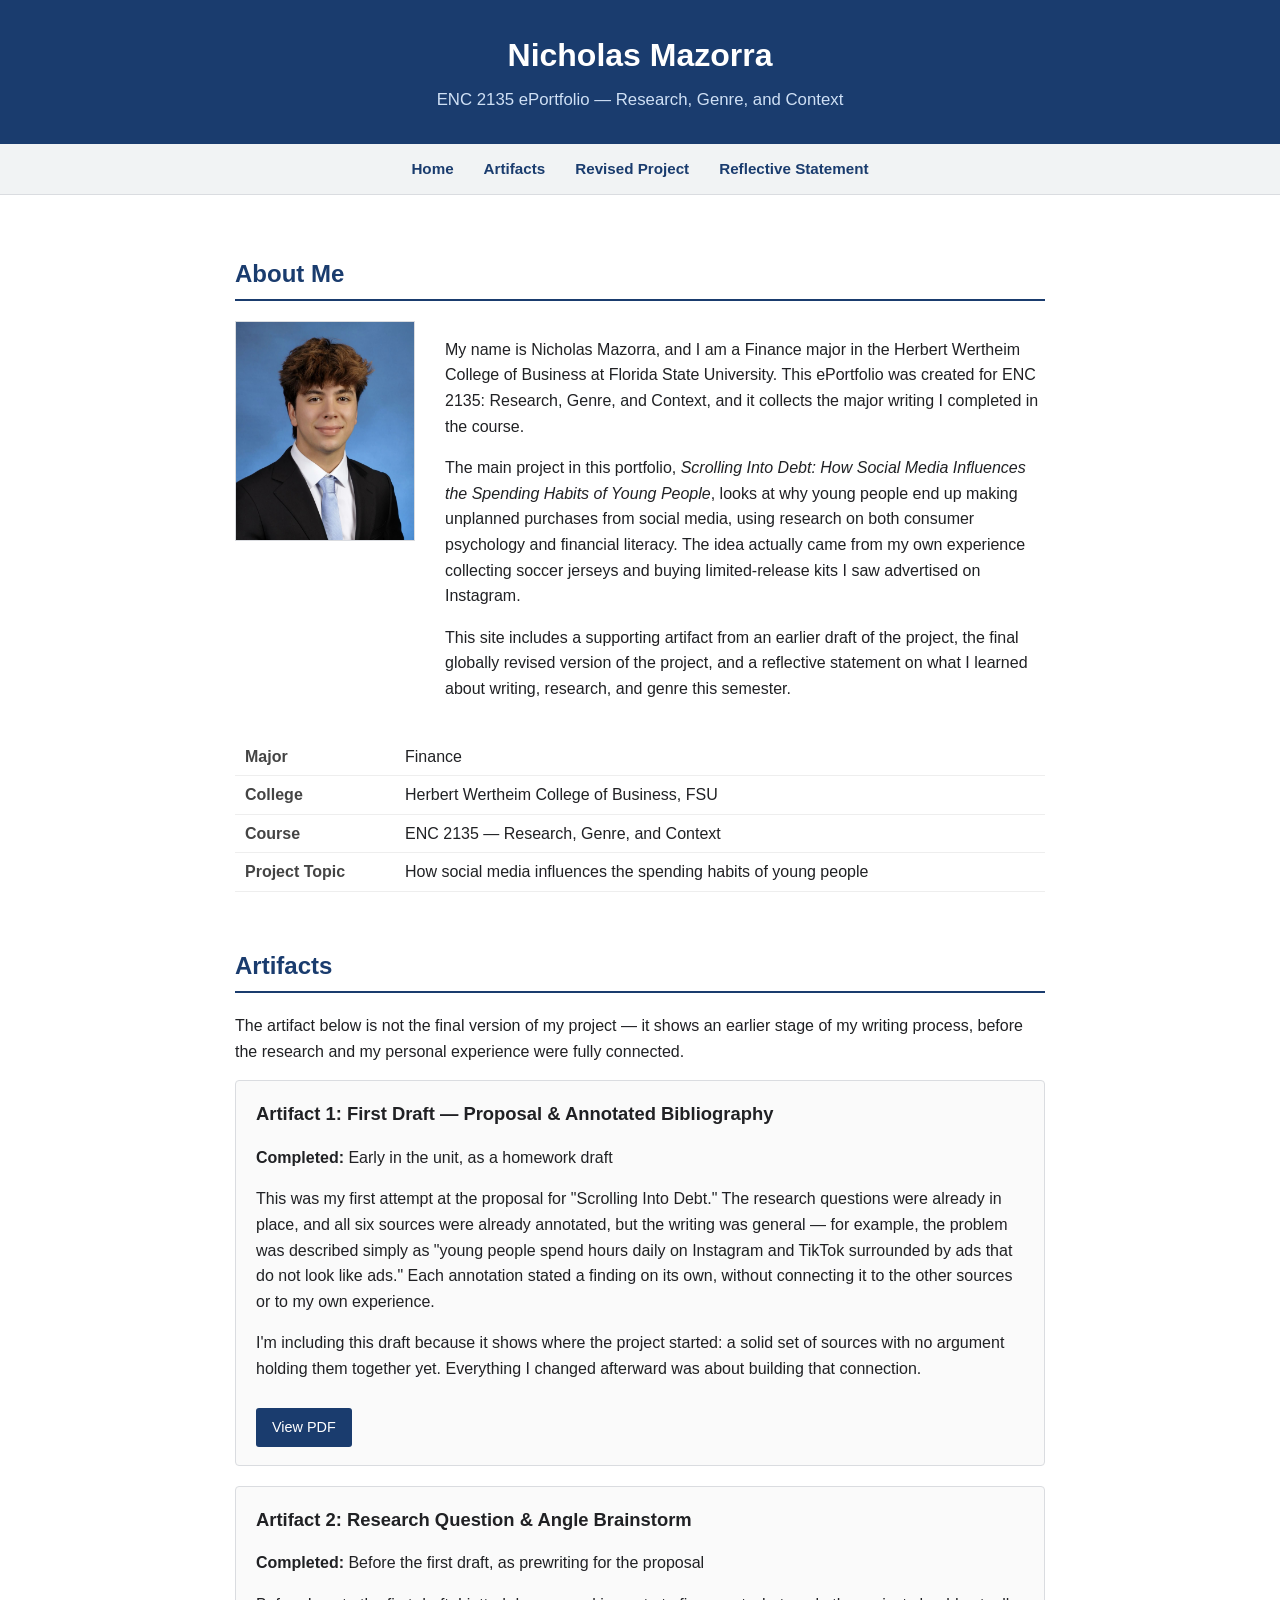
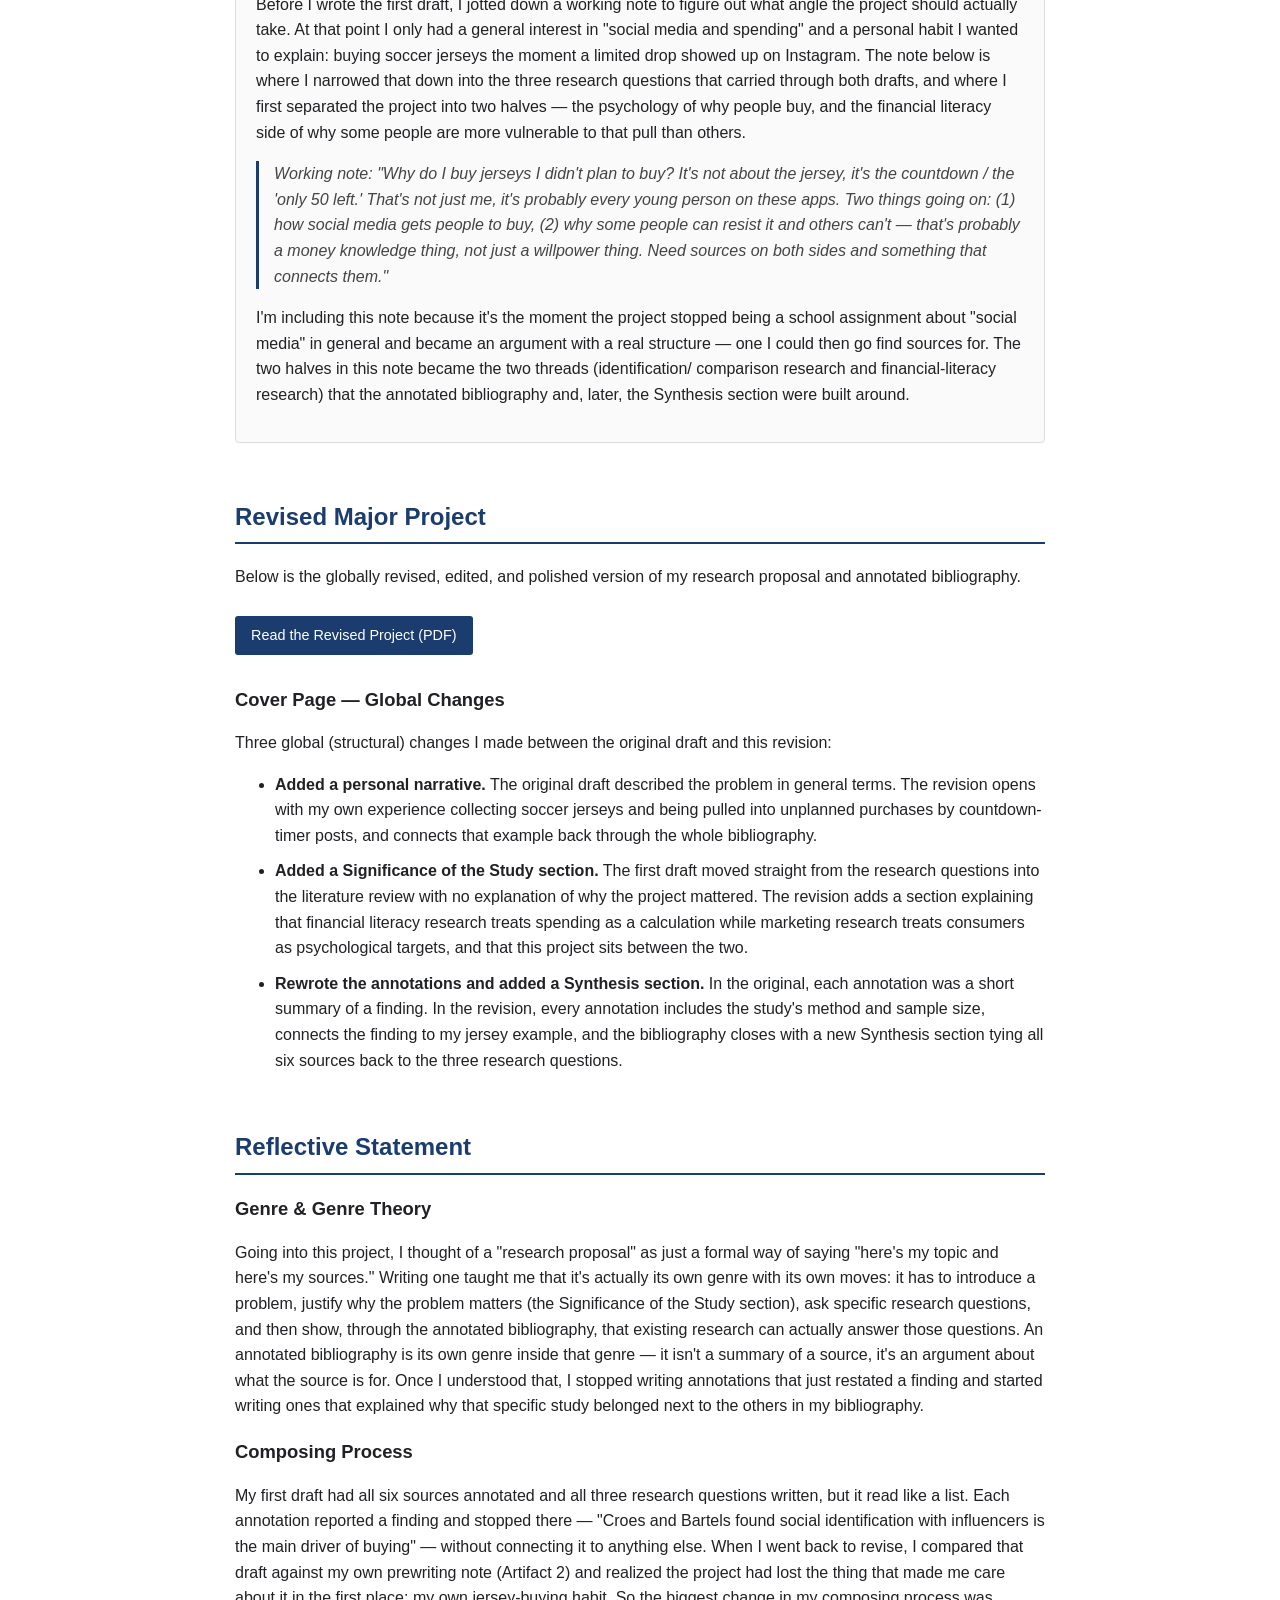
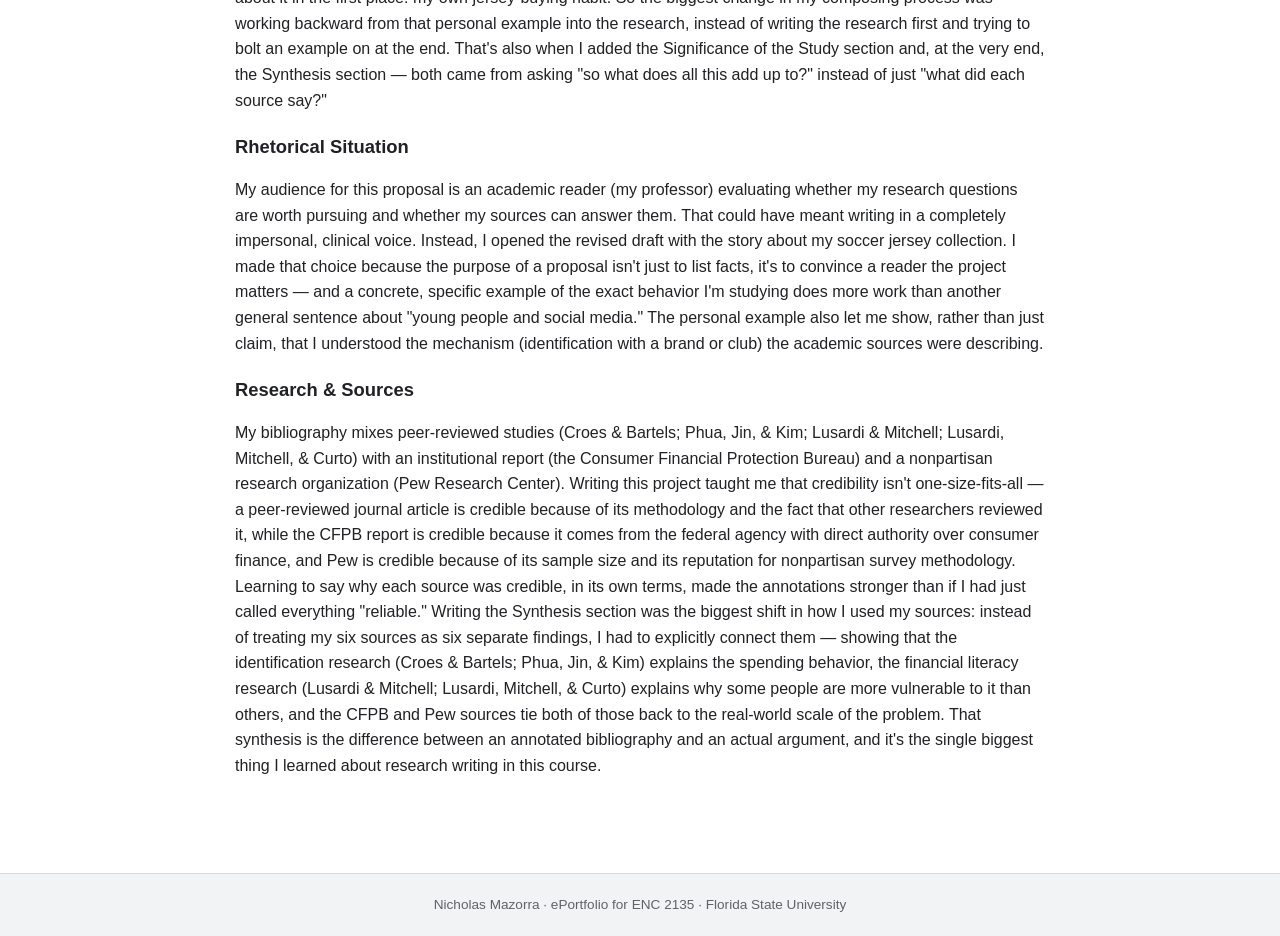
==== index.html @ 845f9162 "nico" ====
<!DOCTYPE html>
<html lang="en">
<head>
<meta charset="UTF-8">
<meta name="viewport" content="width=device-width, initial-scale=1.0">
<title>Nicholas Mazorra — ENC 2135 ePortfolio</title>
<style>
  * { box-sizing: border-box; }
  body {
    margin: 0;
    font-family: Arial, Helvetica, sans-serif;
    color: #202124;
    background: #ffffff;
    line-height: 1.6;
  }
  header.banner {
    background: #1a3c6e;
    color: #ffffff;
    padding: 30px 20px;
    text-align: center;
  }
  header.banner h1 {
    margin: 0 0 6px;
    font-size: 2rem;
    font-weight: 700;
  }
  header.banner p {
    margin: 0;
    font-size: 1.05rem;
    color: #cfe0f5;
  }
  nav {
    background: #f1f3f4;
    border-bottom: 1px solid #dadce0;
  }
  nav ul {
    list-style: none;
    display: flex;
    justify-content: center;
    gap: 30px;
    margin: 0;
    padding: 12px 10px;
    flex-wrap: wrap;
  }
  nav a {
    color: #1a3c6e;
    text-decoration: none;
    font-weight: bold;
    font-size: 0.95rem;
  }
  nav a:hover { text-decoration: underline; }

  .container {
    max-width: 850px;
    margin: 0 auto;
    padding: 40px 20px;
  }
  section {
    margin-bottom: 55px;
  }
  h2 {
    color: #1a3c6e;
    border-bottom: 2px solid #1a3c6e;
    padding-bottom: 6px;
    font-size: 1.5rem;
  }
  h3 {
    color: #202124;
    font-size: 1.15rem;
    margin-bottom: 4px;
  }
  .about-flex {
    display: flex;
    gap: 30px;
    align-items: flex-start;
    flex-wrap: wrap;
  }
  .about-flex img {
    width: 180px;
    height: 220px;
    object-fit: cover;
    border: 1px solid #dadce0;
    flex-shrink: 0;
  }
  .about-flex .text { flex: 1; min-width: 250px; }

  .fact-table {
    width: 100%;
    border-collapse: collapse;
    margin-top: 20px;
  }
  .fact-table td {
    padding: 6px 10px;
    border-bottom: 1px solid #eee;
    vertical-align: top;
  }
  .fact-table td:first-child {
    font-weight: bold;
    width: 160px;
    color: #444;
  }

  .artifact-box {
    border: 1px solid #dadce0;
    border-radius: 4px;
    padding: 18px 20px;
    margin-bottom: 20px;
    background: #fafafa;
  }
  .artifact-box h3 { margin-top: 0; }

  .btn {
    display: inline-block;
    margin-top: 10px;
    padding: 8px 16px;
    background: #1a3c6e;
    color: #fff;
    text-decoration: none;
    border-radius: 3px;
    font-size: 0.9rem;
  }
  .btn:hover { background: #143054; }

  .note {
    background: #fff8e1;
    border: 1px solid #ffe082;
    padding: 10px 14px;
    font-size: 0.9rem;
    color: #6b5900;
    margin: 12px 0;
  }

  ul.changes li { margin-bottom: 10px; }

  blockquote {
    border-left: 3px solid #1a3c6e;
    margin: 15px 0;
    padding-left: 15px;
    color: #444;
    font-style: italic;
  }

  footer {
    background: #f1f3f4;
    text-align: center;
    padding: 20px;
    font-size: 0.85rem;
    color: #5f6368;
    border-top: 1px solid #dadce0;
  }

  @media (max-width: 600px) {
    .about-flex { flex-direction: column; align-items: center; text-align: center; }
    nav ul { gap: 16px; }
  }
</style>
</head>
<body>

<header class="banner">
  <h1>Nicholas Mazorra</h1>
  <p>ENC 2135 ePortfolio — Research, Genre, and Context</p>
</header>

<nav>
  <ul>
    <li><a href="#home">Home</a></li>
    <li><a href="#artifacts">Artifacts</a></li>
    <li><a href="#project">Revised Project</a></li>
    <li><a href="#reflection">Reflective Statement</a></li>
  </ul>
</nav>

<div class="container">

  <section id="home">
    <h2>About Me</h2>
    <div class="about-flex">
      <img src="nico-photo.png" alt="Photo of Nicholas Mazorra">
      <div class="text">
        <p>My name is Nicholas Mazorra, and I am a Finance major in the Herbert
          Wertheim College of Business at Florida State University. This
          ePortfolio was created for ENC 2135: Research, Genre, and Context,
          and it collects the major writing I completed in the course.</p>
        <p>The main project in this portfolio, <em>Scrolling Into Debt: How
          Social Media Influences the Spending Habits of Young People</em>,
          looks at why young people end up making unplanned purchases from
          social media, using research on both consumer psychology and
          financial literacy. The idea actually came from my own experience
          collecting soccer jerseys and buying limited-release kits I saw
          advertised on Instagram.</p>
        <p>This site includes a supporting artifact from an earlier draft of
          the project, the final globally revised version of the project, and
          a reflective statement on what I learned about writing, research,
          and genre this semester.</p>
      </div>
    </div>

    <table class="fact-table">
      <tr><td>Major</td><td>Finance</td></tr>
      <tr><td>College</td><td>Herbert Wertheim College of Business, FSU</td></tr>
      <tr><td>Course</td><td>ENC 2135 — Research, Genre, and Context</td></tr>
      <tr><td>Project Topic</td><td>How social media influences the spending habits of young people</td></tr>
    </table>
  </section>

  <section id="artifacts">
    <h2>Artifacts</h2>
    <p>The artifact below is not the final version of my project — it shows an
      earlier stage of my writing process, before the research and my personal
      experience were fully connected.</p>

    <div class="artifact-box">
      <h3>Artifact 1: First Draft — Proposal &amp; Annotated Bibliography</h3>
      <p><strong>Completed:</strong> Early in the unit, as a homework draft</p>
      <p>This was my first attempt at the proposal for "Scrolling Into Debt."
        The research questions were already in place, and all six sources were
        already annotated, but the writing was general — for example, the
        problem was described simply as "young people spend hours daily on
        Instagram and TikTok surrounded by ads that do not look like ads."
        Each annotation stated a finding on its own, without connecting it to
        the other sources or to my own experience.</p>
      <p>I'm including this draft because it shows where the project started:
        a solid set of sources with no argument holding them together yet.
        Everything I changed afterward was about building that connection.</p>
      <a class="btn" href="Draft_1.pdf" target="_blank">View PDF</a>
    </div>

    <div class="artifact-box">
      <h3>Artifact 2: Research Question &amp; Angle Brainstorm</h3>
      <p><strong>Completed:</strong> Before the first draft, as prewriting for the proposal</p>
      <p>Before I wrote the first draft, I jotted down a working note to figure
        out what angle the project should actually take. At that point I only
        had a general interest in "social media and spending" and a personal
        habit I wanted to explain: buying soccer jerseys the moment a limited
        drop showed up on Instagram. The note below is where I narrowed that
        down into the three research questions that carried through both
        drafts, and where I first separated the project into two halves — the
        psychology of why people buy, and the financial literacy side of why
        some people are more vulnerable to that pull than others.</p>
      <blockquote>
        Working note: "Why do I buy jerseys I didn't plan to buy? It's not
        about the jersey, it's the countdown / the 'only 50 left.' That's not
        just me, it's probably every young person on these apps. Two things
        going on: (1) how social media gets people to buy, (2) why some
        people can resist it and others can't — that's probably a money
        knowledge thing, not just a willpower thing. Need sources on both
        sides and something that connects them."
      </blockquote>
      <p>I'm including this note because it's the moment the project stopped
        being a school assignment about "social media" in general and became
        an argument with a real structure — one I could then go find sources
        for. The two halves in this note became the two threads (identification/
        comparison research and financial-literacy research) that the annotated
        bibliography and, later, the Synthesis section were built around.</p>
    </div>
  </section>

  <section id="project">
    <h2>Revised Major Project</h2>
    <p>Below is the globally revised, edited, and polished version of my
      research proposal and annotated bibliography.</p>
    <a class="btn" href="Draft_2_Revised.pdf" target="_blank">Read the Revised Project (PDF)</a>

    <h3 style="margin-top:30px;">Cover Page — Global Changes</h3>
    <p>Three global (structural) changes I made between the original draft and
      this revision:</p>
    <ul class="changes">
      <li><strong>Added a personal narrative.</strong> The original draft
        described the problem in general terms. The revision opens with my
        own experience collecting soccer jerseys and being pulled into
        unplanned purchases by countdown-timer posts, and connects that
        example back through the whole bibliography.</li>
      <li><strong>Added a Significance of the Study section.</strong> The first
        draft moved straight from the research questions into the literature
        review with no explanation of why the project mattered. The revision
        adds a section explaining that financial literacy research treats
        spending as a calculation while marketing research treats consumers as
        psychological targets, and that this project sits between the two.</li>
      <li><strong>Rewrote the annotations and added a Synthesis section.</strong>
        In the original, each annotation was a short summary of a finding. In
        the revision, every annotation includes the study's method and sample
        size, connects the finding to my jersey example, and the bibliography
        closes with a new Synthesis section tying all six sources back to the
        three research questions.</li>
    </ul>
  </section>

  <section id="reflection">
    <h2>Reflective Statement</h2>

    <h3>Genre &amp; Genre Theory</h3>
    <p>Going into this project, I thought of a "research proposal" as just a
      formal way of saying "here's my topic and here's my sources." Writing
      one taught me that it's actually its own genre with its own moves: it
      has to introduce a problem, justify why the problem matters (the
      Significance of the Study section), ask specific research questions,
      and then show, through the annotated bibliography, that existing
      research can actually answer those questions. An annotated bibliography
      is its own genre inside that genre — it isn't a summary of a source,
      it's an argument about what the source is for. Once I understood that,
      I stopped writing annotations that just restated a finding and started
      writing ones that explained why that specific study belonged next to
      the others in my bibliography.</p>

    <h3>Composing Process</h3>
    <p>My first draft had all six sources annotated and all three research
      questions written, but it read like a list. Each annotation reported a
      finding and stopped there — "Croes and Bartels found social
      identification with influencers is the main driver of buying" — without
      connecting it to anything else. When I went back to revise, I compared
      that draft against my own prewriting note (Artifact 2) and realized the
      project had lost the thing that made me care about it in the first
      place: my own jersey-buying habit. So the biggest change in my
      composing process was working backward from that personal example into
      the research, instead of writing the research first and trying to bolt
      an example on at the end. That's also when I added the Significance of
      the Study section and, at the very end, the Synthesis section — both
      came from asking "so what does all this add up to?" instead of just
      "what did each source say?"</p>

    <h3>Rhetorical Situation</h3>
    <p>My audience for this proposal is an academic reader (my professor)
      evaluating whether my research questions are worth pursuing and whether
      my sources can answer them. That could have meant writing in a
      completely impersonal, clinical voice. Instead, I opened the revised
      draft with the story about my soccer jersey collection. I made that
      choice because the purpose of a proposal isn't just to list facts, it's
      to convince a reader the project matters — and a concrete, specific
      example of the exact behavior I'm studying does more work than another
      general sentence about "young people and social media." The personal
      example also let me show, rather than just claim, that I understood the
      mechanism (identification with a brand or club) the academic sources
      were describing.</p>

    <h3>Research &amp; Sources</h3>
    <p>My bibliography mixes peer-reviewed studies (Croes &amp; Bartels; Phua,
      Jin, &amp; Kim; Lusardi &amp; Mitchell; Lusardi, Mitchell, &amp; Curto)
      with an institutional report (the Consumer Financial Protection Bureau)
      and a nonpartisan research organization (Pew Research Center). Writing
      this project taught me that credibility isn't one-size-fits-all — a
      peer-reviewed journal article is credible because of its methodology
      and the fact that other researchers reviewed it, while the CFPB report
      is credible because it comes from the federal agency with direct
      authority over consumer finance, and Pew is credible because of its
      sample size and its reputation for nonpartisan survey methodology.
      Learning to say why each source was credible, in its own terms, made
      the annotations stronger than if I had just called everything
      "reliable." Writing the Synthesis section was the biggest shift in how
      I used my sources: instead of treating my six sources as six separate
      findings, I had to explicitly connect them — showing that the
      identification research (Croes &amp; Bartels; Phua, Jin, &amp; Kim)
      explains the spending behavior, the financial literacy research
      (Lusardi &amp; Mitchell; Lusardi, Mitchell, &amp; Curto) explains why
      some people are more vulnerable to it than others, and the CFPB and Pew
      sources tie both of those back to the real-world scale of the problem.
      That synthesis is the difference between an annotated bibliography and
      an actual argument, and it's the single biggest thing I learned about
      research writing in this course.</p>
  </section>

</div>

<footer>
  Nicholas Mazorra · ePortfolio for ENC 2135 · Florida State University
</footer>

</body>
</html>
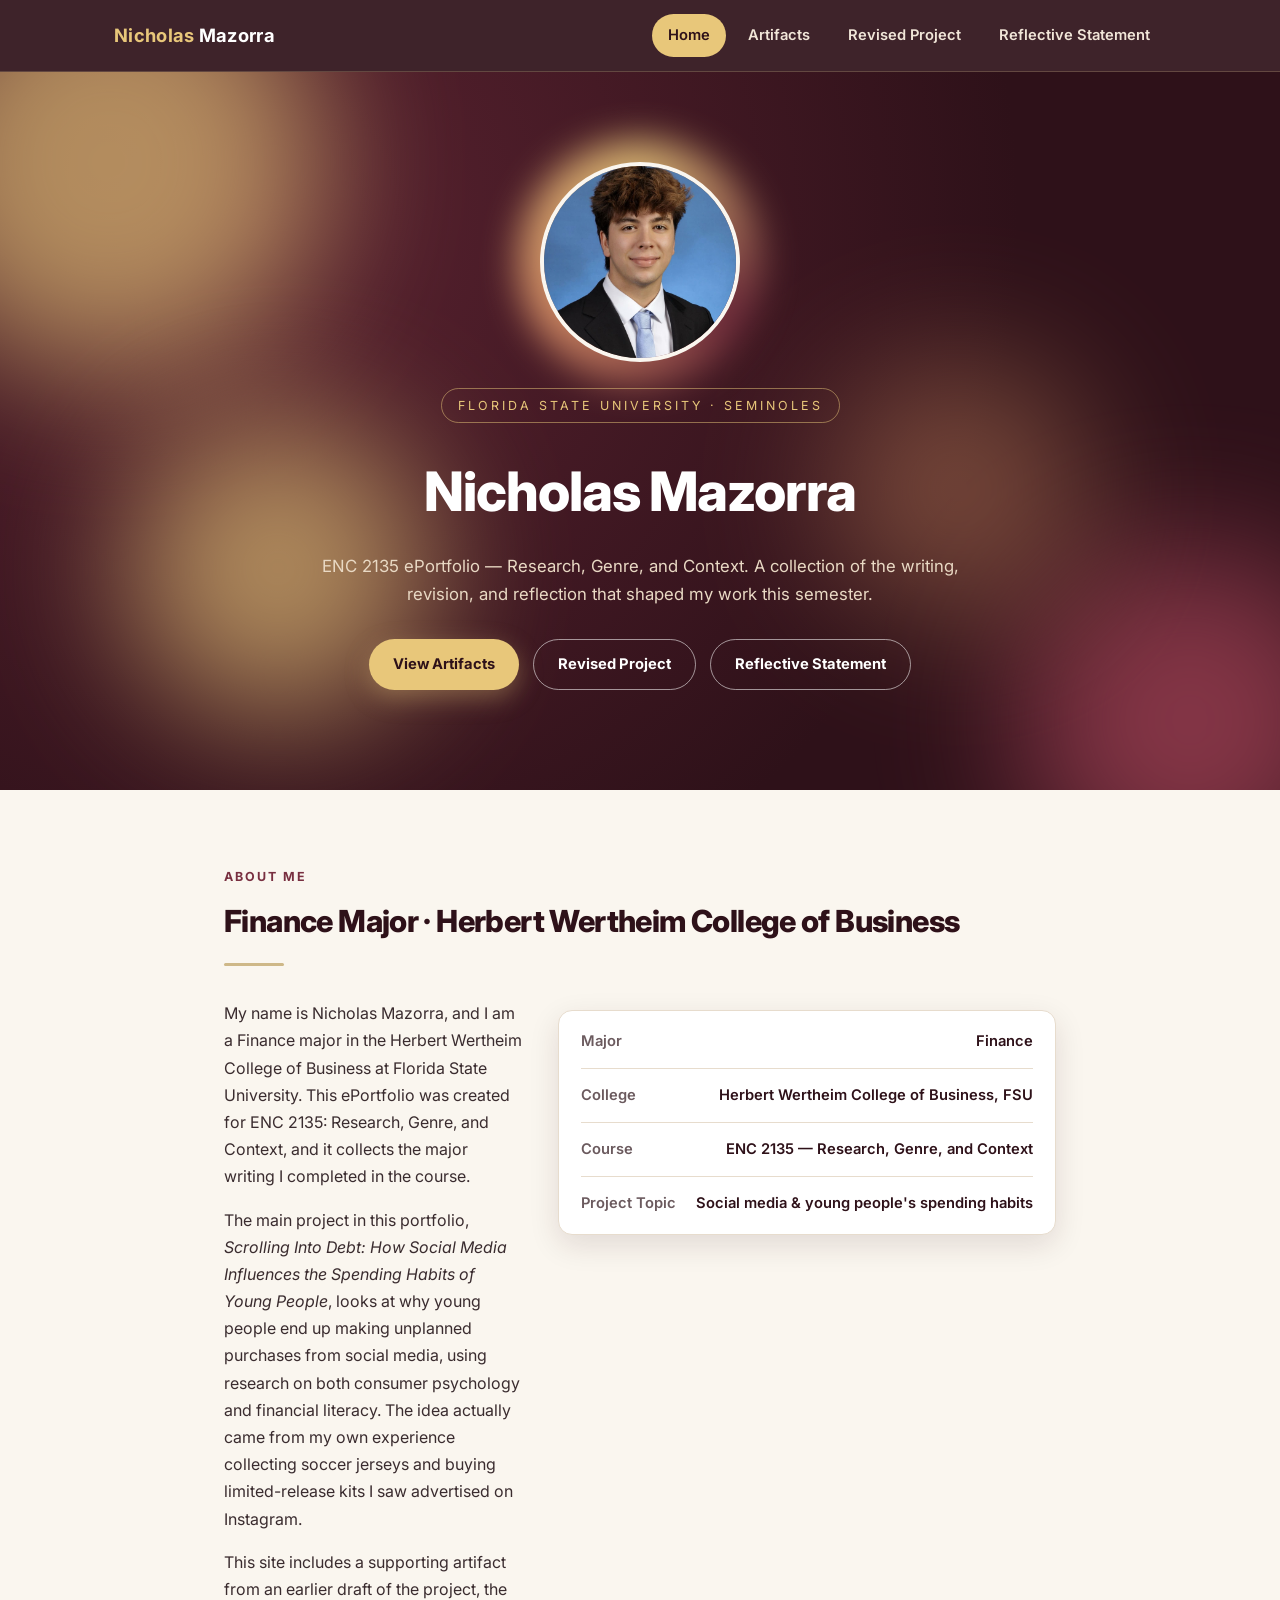
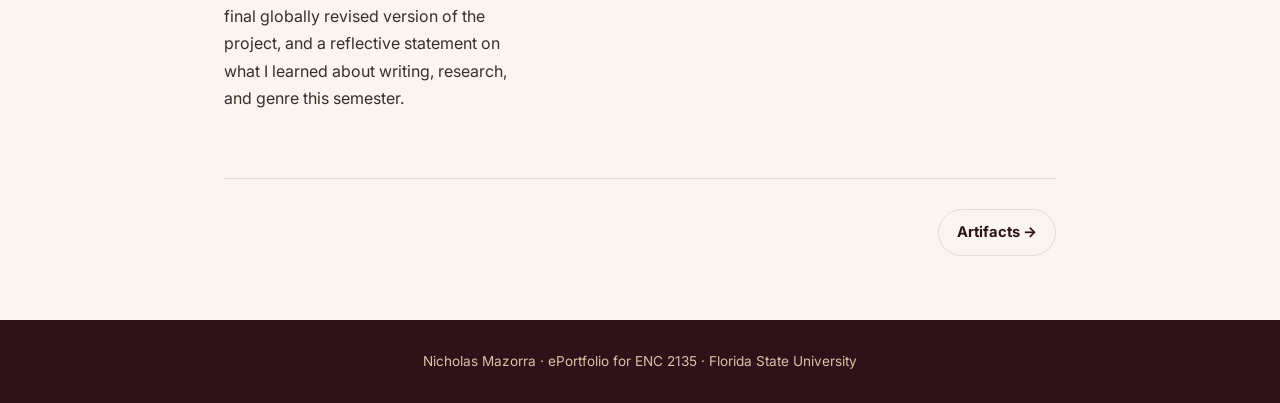
==== commit 62e447e8: "e" ====
--- a/index.html
+++ b/index.html
@@ -4,179 +4,54 @@
 <meta charset="UTF-8">
 <meta name="viewport" content="width=device-width, initial-scale=1.0">
 <title>Nicholas Mazorra — ENC 2135 ePortfolio</title>
-<style>
-  * { box-sizing: border-box; }
-  body {
-    margin: 0;
-    font-family: Arial, Helvetica, sans-serif;
-    color: #202124;
-    background: #ffffff;
-    line-height: 1.6;
-  }
-  header.banner {
-    background: #1a3c6e;
-    color: #ffffff;
-    padding: 30px 20px;
-    text-align: center;
-  }
-  header.banner h1 {
-    margin: 0 0 6px;
-    font-size: 2rem;
-    font-weight: 700;
-  }
-  header.banner p {
-    margin: 0;
-    font-size: 1.05rem;
-    color: #cfe0f5;
-  }
-  nav {
-    background: #f1f3f4;
-    border-bottom: 1px solid #dadce0;
-  }
-  nav ul {
-    list-style: none;
-    display: flex;
-    justify-content: center;
-    gap: 30px;
-    margin: 0;
-    padding: 12px 10px;
-    flex-wrap: wrap;
-  }
-  nav a {
-    color: #1a3c6e;
-    text-decoration: none;
-    font-weight: bold;
-    font-size: 0.95rem;
-  }
-  nav a:hover { text-decoration: underline; }
-
-  .container {
-    max-width: 850px;
-    margin: 0 auto;
-    padding: 40px 20px;
-  }
-  section {
-    margin-bottom: 55px;
-  }
-  h2 {
-    color: #1a3c6e;
-    border-bottom: 2px solid #1a3c6e;
-    padding-bottom: 6px;
-    font-size: 1.5rem;
-  }
-  h3 {
-    color: #202124;
-    font-size: 1.15rem;
-    margin-bottom: 4px;
-  }
-  .about-flex {
-    display: flex;
-    gap: 30px;
-    align-items: flex-start;
-    flex-wrap: wrap;
-  }
-  .about-flex img {
-    width: 180px;
-    height: 220px;
-    object-fit: cover;
-    border: 1px solid #dadce0;
-    flex-shrink: 0;
-  }
-  .about-flex .text { flex: 1; min-width: 250px; }
-
-  .fact-table {
-    width: 100%;
-    border-collapse: collapse;
-    margin-top: 20px;
-  }
-  .fact-table td {
-    padding: 6px 10px;
-    border-bottom: 1px solid #eee;
-    vertical-align: top;
-  }
-  .fact-table td:first-child {
-    font-weight: bold;
-    width: 160px;
-    color: #444;
-  }
-
-  .artifact-box {
-    border: 1px solid #dadce0;
-    border-radius: 4px;
-    padding: 18px 20px;
-    margin-bottom: 20px;
-    background: #fafafa;
-  }
-  .artifact-box h3 { margin-top: 0; }
-
-  .btn {
-    display: inline-block;
-    margin-top: 10px;
-    padding: 8px 16px;
-    background: #1a3c6e;
-    color: #fff;
-    text-decoration: none;
-    border-radius: 3px;
-    font-size: 0.9rem;
-  }
-  .btn:hover { background: #143054; }
-
-  .note {
-    background: #fff8e1;
-    border: 1px solid #ffe082;
-    padding: 10px 14px;
-    font-size: 0.9rem;
-    color: #6b5900;
-    margin: 12px 0;
-  }
-
-  ul.changes li { margin-bottom: 10px; }
-
-  blockquote {
-    border-left: 3px solid #1a3c6e;
-    margin: 15px 0;
-    padding-left: 15px;
-    color: #444;
-    font-style: italic;
-  }
-
-  footer {
-    background: #f1f3f4;
-    text-align: center;
-    padding: 20px;
-    font-size: 0.85rem;
-    color: #5f6368;
-    border-top: 1px solid #dadce0;
-  }
-
-  @media (max-width: 600px) {
-    .about-flex { flex-direction: column; align-items: center; text-align: center; }
-    nav ul { gap: 16px; }
-  }
-</style>
+<meta name="description" content="Nicholas Mazorra's ENC 2135 ePortfolio — Florida State University. Home, Artifacts, Revised Project, and Reflective Statement.">
+<link rel="stylesheet" href="style.css">
 </head>
 <body>
 
-<header class="banner">
-  <h1>Nicholas Mazorra</h1>
-  <p>ENC 2135 ePortfolio — Research, Genre, and Context</p>
+<header class="topnav">
+  <div class="nav-inner">
+    <a class="brand" href="index.html">Nicholas <span>Mazorra</span></a>
+    <button type="button" class="hamburger" aria-label="Menu"><span></span><span></span><span></span></button>
+    <nav class="links">
+      <a href="index.html" class="active">Home</a>
+      <a href="artifacts.html">Artifacts</a>
+      <a href="revision.html">Revised Project</a>
+      <a href="reflective.html">Reflective Statement</a>
+    </nav>
+  </div>
 </header>
 
-<nav>
-  <ul>
-    <li><a href="#home">Home</a></li>
-    <li><a href="#artifacts">Artifacts</a></li>
-    <li><a href="#project">Revised Project</a></li>
-    <li><a href="#reflection">Reflective Statement</a></li>
-  </ul>
-</nav>
+<section class="hero aura-bg">
+  <div class="aura-blob gold b1"></div>
+  <div class="aura-blob garnet b2"></div>
+  <div class="aura-blob blush b3"></div>
+  <div class="aura-blob gold b4"></div>
+
+  <div class="portrait-wrap">
+    <img src="nico-photo.png" alt="Photo of Nicholas Mazorra">
+  </div>
+
+  <span class="eyebrow">Florida State University · Seminoles</span>
+  <h1>Nicholas Mazorra</h1>
+  <p class="lead">ENC 2135 ePortfolio — Research, Genre, and Context. A collection of
+    the writing, revision, and reflection that shaped my work this semester.</p>
+
+  <div class="cta-row">
+    <a class="btn btn-gold" href="artifacts.html">View Artifacts</a>
+    <a class="btn btn-outline" href="revision.html">Revised Project</a>
+    <a class="btn btn-outline" href="reflective.html">Reflective Statement</a>
+  </div>
+</section>
 
 <div class="container">
 
-  <section id="home">
-    <h2>About Me</h2>
+  <section class="reveal">
+    <p class="section-tag">About Me</p>
+    <h2 class="title">Finance Major · Herbert Wertheim College of Business</h2>
+    <div class="divider"></div>
+
     <div class="about-flex">
-      <img src="nico-photo.png" alt="Photo of Nicholas Mazorra">
       <div class="text">
         <p>My name is Nicholas Mazorra, and I am a Finance major in the Herbert
           Wertheim College of Business at Florida State University. This
@@ -194,176 +69,27 @@
           a reflective statement on what I learned about writing, research,
           and genre this semester.</p>
       </div>
-    </div>
 
-    <table class="fact-table">
-      <tr><td>Major</td><td>Finance</td></tr>
-      <tr><td>College</td><td>Herbert Wertheim College of Business, FSU</td></tr>
-      <tr><td>Course</td><td>ENC 2135 — Research, Genre, and Context</td></tr>
-      <tr><td>Project Topic</td><td>How social media influences the spending habits of young people</td></tr>
-    </table>
-  </section>
-
-  <section id="artifacts">
-    <h2>Artifacts</h2>
-    <p>The artifact below is not the final version of my project — it shows an
-      earlier stage of my writing process, before the research and my personal
-      experience were fully connected.</p>
-
-    <div class="artifact-box">
-      <h3>Artifact 1: First Draft — Proposal &amp; Annotated Bibliography</h3>
-      <p><strong>Completed:</strong> Early in the unit, as a homework draft</p>
-      <p>This was my first attempt at the proposal for "Scrolling Into Debt."
-        The research questions were already in place, and all six sources were
-        already annotated, but the writing was general — for example, the
-        problem was described simply as "young people spend hours daily on
-        Instagram and TikTok surrounded by ads that do not look like ads."
-        Each annotation stated a finding on its own, without connecting it to
-        the other sources or to my own experience.</p>
-      <p>I'm including this draft because it shows where the project started:
-        a solid set of sources with no argument holding them together yet.
-        Everything I changed afterward was about building that connection.</p>
-      <a class="btn" href="Draft_1.pdf" target="_blank">View PDF</a>
-    </div>
-
-    <div class="artifact-box">
-      <h3>Artifact 2: Research Question &amp; Angle Brainstorm</h3>
-      <p><strong>Completed:</strong> Before the first draft, as prewriting for the proposal</p>
-      <p>Before I wrote the first draft, I jotted down a working note to figure
-        out what angle the project should actually take. At that point I only
-        had a general interest in "social media and spending" and a personal
-        habit I wanted to explain: buying soccer jerseys the moment a limited
-        drop showed up on Instagram. The note below is where I narrowed that
-        down into the three research questions that carried through both
-        drafts, and where I first separated the project into two halves — the
-        psychology of why people buy, and the financial literacy side of why
-        some people are more vulnerable to that pull than others.</p>
-      <blockquote>
-        Working note: "Why do I buy jerseys I didn't plan to buy? It's not
-        about the jersey, it's the countdown / the 'only 50 left.' That's not
-        just me, it's probably every young person on these apps. Two things
-        going on: (1) how social media gets people to buy, (2) why some
-        people can resist it and others can't — that's probably a money
-        knowledge thing, not just a willpower thing. Need sources on both
-        sides and something that connects them."
-      </blockquote>
-      <p>I'm including this note because it's the moment the project stopped
-        being a school assignment about "social media" in general and became
-        an argument with a real structure — one I could then go find sources
-        for. The two halves in this note became the two threads (identification/
-        comparison research and financial-literacy research) that the annotated
-        bibliography and, later, the Synthesis section were built around.</p>
+      <div class="fact-card">
+        <div class="fact"><span class="k">Major</span><span class="v">Finance</span></div>
+        <div class="fact"><span class="k">College</span><span class="v">Herbert Wertheim College of Business, FSU</span></div>
+        <div class="fact"><span class="k">Course</span><span class="v">ENC 2135 — Research, Genre, and Context</span></div>
+        <div class="fact"><span class="k">Project Topic</span><span class="v">Social media &amp; young people's spending habits</span></div>
+      </div>
     </div>
   </section>
 
-  <section id="project">
-    <h2>Revised Major Project</h2>
-    <p>Below is the globally revised, edited, and polished version of my
-      research proposal and annotated bibliography.</p>
-    <a class="btn" href="Draft_2_Revised.pdf" target="_blank">Read the Revised Project (PDF)</a>
-
-    <h3 style="margin-top:30px;">Cover Page — Global Changes</h3>
-    <p>Three global (structural) changes I made between the original draft and
-      this revision:</p>
-    <ul class="changes">
-      <li><strong>Added a personal narrative.</strong> The original draft
-        described the problem in general terms. The revision opens with my
-        own experience collecting soccer jerseys and being pulled into
-        unplanned purchases by countdown-timer posts, and connects that
-        example back through the whole bibliography.</li>
-      <li><strong>Added a Significance of the Study section.</strong> The first
-        draft moved straight from the research questions into the literature
-        review with no explanation of why the project mattered. The revision
-        adds a section explaining that financial literacy research treats
-        spending as a calculation while marketing research treats consumers as
-        psychological targets, and that this project sits between the two.</li>
-      <li><strong>Rewrote the annotations and added a Synthesis section.</strong>
-        In the original, each annotation was a short summary of a finding. In
-        the revision, every annotation includes the study's method and sample
-        size, connects the finding to my jersey example, and the bibliography
-        closes with a new Synthesis section tying all six sources back to the
-        three research questions.</li>
-    </ul>
-  </section>
-
-  <section id="reflection">
-    <h2>Reflective Statement</h2>
-
-    <h3>Genre &amp; Genre Theory</h3>
-    <p>Going into this project, I thought of a "research proposal" as just a
-      formal way of saying "here's my topic and here's my sources." Writing
-      one taught me that it's actually its own genre with its own moves: it
-      has to introduce a problem, justify why the problem matters (the
-      Significance of the Study section), ask specific research questions,
-      and then show, through the annotated bibliography, that existing
-      research can actually answer those questions. An annotated bibliography
-      is its own genre inside that genre — it isn't a summary of a source,
-      it's an argument about what the source is for. Once I understood that,
-      I stopped writing annotations that just restated a finding and started
-      writing ones that explained why that specific study belonged next to
-      the others in my bibliography.</p>
-
-    <h3>Composing Process</h3>
-    <p>My first draft had all six sources annotated and all three research
-      questions written, but it read like a list. Each annotation reported a
-      finding and stopped there — "Croes and Bartels found social
-      identification with influencers is the main driver of buying" — without
-      connecting it to anything else. When I went back to revise, I compared
-      that draft against my own prewriting note (Artifact 2) and realized the
-      project had lost the thing that made me care about it in the first
-      place: my own jersey-buying habit. So the biggest change in my
-      composing process was working backward from that personal example into
-      the research, instead of writing the research first and trying to bolt
-      an example on at the end. That's also when I added the Significance of
-      the Study section and, at the very end, the Synthesis section — both
-      came from asking "so what does all this add up to?" instead of just
-      "what did each source say?"</p>
-
-    <h3>Rhetorical Situation</h3>
-    <p>My audience for this proposal is an academic reader (my professor)
-      evaluating whether my research questions are worth pursuing and whether
-      my sources can answer them. That could have meant writing in a
-      completely impersonal, clinical voice. Instead, I opened the revised
-      draft with the story about my soccer jersey collection. I made that
-      choice because the purpose of a proposal isn't just to list facts, it's
-      to convince a reader the project matters — and a concrete, specific
-      example of the exact behavior I'm studying does more work than another
-      general sentence about "young people and social media." The personal
-      example also let me show, rather than just claim, that I understood the
-      mechanism (identification with a brand or club) the academic sources
-      were describing.</p>
-
-    <h3>Research &amp; Sources</h3>
-    <p>My bibliography mixes peer-reviewed studies (Croes &amp; Bartels; Phua,
-      Jin, &amp; Kim; Lusardi &amp; Mitchell; Lusardi, Mitchell, &amp; Curto)
-      with an institutional report (the Consumer Financial Protection Bureau)
-      and a nonpartisan research organization (Pew Research Center). Writing
-      this project taught me that credibility isn't one-size-fits-all — a
-      peer-reviewed journal article is credible because of its methodology
-      and the fact that other researchers reviewed it, while the CFPB report
-      is credible because it comes from the federal agency with direct
-      authority over consumer finance, and Pew is credible because of its
-      sample size and its reputation for nonpartisan survey methodology.
-      Learning to say why each source was credible, in its own terms, made
-      the annotations stronger than if I had just called everything
-      "reliable." Writing the Synthesis section was the biggest shift in how
-      I used my sources: instead of treating my six sources as six separate
-      findings, I had to explicitly connect them — showing that the
-      identification research (Croes &amp; Bartels; Phua, Jin, &amp; Kim)
-      explains the spending behavior, the financial literacy research
-      (Lusardi &amp; Mitchell; Lusardi, Mitchell, &amp; Curto) explains why
-      some people are more vulnerable to it than others, and the CFPB and Pew
-      sources tie both of those back to the real-world scale of the problem.
-      That synthesis is the difference between an annotated bibliography and
-      an actual argument, and it's the single biggest thing I learned about
-      research writing in this course.</p>
-  </section>
+  <div class="page-links reveal">
+    <span></span>
+    <a href="artifacts.html">Artifacts →</a>
+  </div>
 
 </div>
 
-<footer>
+<footer class="site">
   Nicholas Mazorra · ePortfolio for ENC 2135 · Florida State University
 </footer>
 
+<script src="script.js"></script>
 </body>
-</html>+</html>
--- a/style.css
+++ b/style.css
@@ -0,0 +1,417 @@
+/* ===========================================================
+   Nicholas Mazorra — ENC 2135 ePortfolio
+   FSU Garnet & Gold theme
+=========================================================== */
+
+@import url('https://fonts.googleapis.com/css2?family=Inter:wght@400;500;600;700;800&display=swap');
+
+:root{
+  --garnet: #782F40;
+  --garnet-dark: #4a1c28;
+  --garnet-deep: #2e1119;
+  --gold: #CEB888;
+  --gold-bright: #E8C77A;
+  --cream: #faf6ef;
+  --ink: #24181b;
+  --muted: #6b5a5e;
+  --card: #ffffff;
+  --line: #e7dccd;
+  --shadow: 0 10px 30px rgba(46, 17, 25, 0.12);
+  --shadow-lg: 0 24px 60px rgba(46, 17, 25, 0.22);
+}
+
+*{ box-sizing: border-box; }
+html{ scroll-behavior: smooth; }
+body{
+  margin: 0;
+  font-family: -apple-system, BlinkMacSystemFont, 'Inter', 'Segoe UI', Helvetica, Arial, sans-serif;
+  color: var(--ink);
+  background: var(--cream);
+  line-height: 1.7;
+  -webkit-font-smoothing: antialiased;
+}
+h1, h2, h3, h4{
+  font-family: -apple-system, BlinkMacSystemFont, 'Inter', 'Segoe UI', Helvetica, Arial, sans-serif;
+  font-weight: 800;
+  letter-spacing: -0.02em;
+}
+a{ color: inherit; }
+img{ max-width: 100%; display: block; }
+
+/* ---------- Aura background system ---------- */
+.aura-bg{
+  position: relative;
+  overflow: hidden;
+  background: radial-gradient(circle at 20% 20%, #5a2230, var(--garnet-deep) 65%);
+}
+.aura-blob{
+  position: absolute;
+  border-radius: 50%;
+  filter: blur(70px);
+  opacity: 0.65;
+  pointer-events: none;
+  z-index: 0;
+  animation: drift 18s ease-in-out infinite alternate;
+}
+.aura-blob.gold{ background: var(--gold-bright); }
+.aura-blob.garnet{ background: #b3495f; }
+.aura-blob.blush{ background: #e39a6b; opacity: 0.4; }
+
+.aura-blob.b1{ width: 420px; height: 420px; top: -120px; left: -100px; }
+.aura-blob.b2{ width: 340px; height: 340px; bottom: -100px; right: -80px; animation-delay: 3s; }
+.aura-blob.b3{ width: 260px; height: 260px; top: 40%; right: 15%; animation-delay: 6s; }
+.aura-blob.b4{ width: 300px; height: 300px; bottom: 10%; left: 10%; animation-delay: 1.5s; }
+
+@keyframes drift{
+  0%   { transform: translate(0, 0) scale(1); }
+  50%  { transform: translate(30px, -25px) scale(1.08); }
+  100% { transform: translate(-20px, 15px) scale(0.96); }
+}
+
+@media (prefers-reduced-motion: reduce){
+  .aura-blob{ animation: none; }
+  html{ scroll-behavior: auto; }
+}
+
+/* ---------- Nav ---------- */
+header.topnav{
+  position: sticky;
+  top: 0;
+  z-index: 100;
+  background: rgba(46, 17, 25, 0.92);
+  backdrop-filter: blur(10px);
+  border-bottom: 1px solid rgba(206, 184, 136, 0.25);
+}
+.nav-inner{
+  max-width: 1100px;
+  margin: 0 auto;
+  display: flex;
+  align-items: center;
+  justify-content: space-between;
+  padding: 14px 24px;
+}
+.brand{
+  font-family: -apple-system, BlinkMacSystemFont, 'Inter', 'Segoe UI', Helvetica, Arial, sans-serif;
+  font-weight: 700;
+  font-size: 1.15rem;
+  color: var(--gold-bright);
+  text-decoration: none;
+  letter-spacing: 0.3px;
+}
+.brand span{ color: #fff; }
+
+nav.links{
+  display: flex;
+  gap: 6px;
+}
+nav.links a{
+  position: relative;
+  text-decoration: none;
+  color: #f1e6d8;
+  font-weight: 600;
+  font-size: 0.92rem;
+  padding: 9px 16px;
+  border-radius: 999px;
+  transition: color 0.2s, background 0.2s;
+}
+nav.links a:hover{ background: rgba(206, 184, 136, 0.15); color: var(--gold-bright); }
+nav.links a.active{
+  color: var(--garnet-deep);
+  background: var(--gold-bright);
+}
+
+.hamburger{
+  display: none;
+  flex-direction: column;
+  gap: 4px;
+  background: none;
+  border: none;
+  cursor: pointer;
+  padding: 6px;
+}
+.hamburger span{
+  width: 24px; height: 2px; background: var(--gold-bright); border-radius: 2px;
+}
+
+@media (max-width: 760px){
+  nav.links{
+    position: absolute;
+    top: 100%;
+    left: 0;
+    right: 0;
+    flex-direction: column;
+    background: var(--garnet-deep);
+    padding: 10px 20px 18px;
+    display: none;
+    border-bottom: 1px solid rgba(206, 184, 136, 0.25);
+  }
+  nav.links.open{ display: flex; }
+  nav.links a{ padding: 12px 10px; }
+  .hamburger{ display: flex; }
+}
+
+/* ---------- Hero (used on every page) ---------- */
+.hero{
+  padding: 90px 24px 100px;
+  text-align: center;
+  color: #fff;
+}
+.hero .eyebrow{
+  position: relative;
+  z-index: 1;
+  display: inline-block;
+  font-size: 0.78rem;
+  letter-spacing: 3px;
+  text-transform: uppercase;
+  color: var(--gold-bright);
+  border: 1px solid rgba(232, 199, 122, 0.5);
+  padding: 6px 16px;
+  border-radius: 999px;
+  margin-bottom: 22px;
+}
+.hero h1{
+  position: relative;
+  z-index: 1;
+  font-size: clamp(2.1rem, 5vw, 3.4rem);
+  margin: 0 0 14px;
+  font-weight: 800;
+}
+.hero p.lead{
+  position: relative;
+  z-index: 1;
+  max-width: 640px;
+  margin: 0 auto;
+  color: #e9d9c4;
+  font-size: 1.05rem;
+}
+
+/* ---------- Portrait with aura glow (home) ---------- */
+.portrait-wrap{
+  position: relative;
+  z-index: 1;
+  width: 200px;
+  height: 200px;
+  margin: 0 auto 26px;
+}
+.portrait-wrap::before{
+  content: "";
+  position: absolute;
+  inset: -22px;
+  border-radius: 50%;
+  background: conic-gradient(from 0deg, var(--gold-bright), var(--garnet), #e39a6b, var(--gold-bright));
+  filter: blur(18px);
+  opacity: 0.85;
+  animation: spin 10s linear infinite;
+}
+@keyframes spin{ to{ transform: rotate(360deg); } }
+.portrait-wrap img{
+  position: relative;
+  width: 100%;
+  height: 100%;
+  object-fit: cover;
+  border-radius: 50%;
+  border: 4px solid var(--cream);
+}
+
+/* ---------- CTA buttons ---------- */
+.cta-row{
+  position: relative;
+  z-index: 1;
+  display: flex;
+  gap: 14px;
+  justify-content: center;
+  flex-wrap: wrap;
+  margin-top: 30px;
+}
+.btn{
+  display: inline-flex;
+  align-items: center;
+  gap: 8px;
+  padding: 12px 24px;
+  border-radius: 999px;
+  text-decoration: none;
+  font-weight: 700;
+  font-size: 0.92rem;
+  transition: transform 0.15s, box-shadow 0.15s;
+}
+.btn:hover{ transform: translateY(-2px); }
+.btn-gold{ background: var(--gold-bright); color: var(--garnet-deep); box-shadow: 0 8px 24px rgba(232,199,122,0.35); }
+.btn-outline{ background: transparent; color: #fff; border: 1.5px solid rgba(255,255,255,0.55); }
+.btn-outline:hover{ border-color: var(--gold-bright); color: var(--gold-bright); }
+.btn-solid{ background: var(--garnet); color: #fff; box-shadow: 0 8px 24px rgba(120,47,64,0.35); }
+.btn-solid:hover{ background: var(--garnet-dark); }
+
+/* ---------- Content sections ---------- */
+.container{
+  max-width: 880px;
+  margin: 0 auto;
+  padding: 64px 24px;
+}
+.section-tag{
+  color: var(--garnet);
+  text-transform: uppercase;
+  letter-spacing: 2px;
+  font-size: 0.78rem;
+  font-weight: 700;
+  margin-bottom: 8px;
+}
+h2.title{
+  color: var(--garnet-deep);
+  font-size: 1.9rem;
+  margin: 0 0 8px;
+}
+.divider{
+  width: 60px; height: 3px;
+  background: var(--gold);
+  border-radius: 2px;
+  margin: 16px 0 34px;
+}
+
+.about-flex{
+  display: flex;
+  gap: 36px;
+  align-items: flex-start;
+  flex-wrap: wrap;
+}
+.about-flex .text{ flex: 1; min-width: 260px; }
+.about-flex .text p{ margin: 0 0 16px; color: #3a2c2f; }
+
+.fact-card{
+  background: var(--card);
+  border: 1px solid var(--line);
+  border-radius: 14px;
+  padding: 4px 22px;
+  box-shadow: var(--shadow);
+  margin-top: 10px;
+  min-width: 260px;
+}
+.fact-card .fact{
+  display: flex;
+  justify-content: space-between;
+  gap: 20px;
+  padding: 14px 0;
+  border-bottom: 1px solid var(--line);
+  font-size: 0.92rem;
+}
+.fact-card .fact:last-child{ border-bottom: none; }
+.fact-card .fact .k{ color: var(--muted); font-weight: 600; }
+.fact-card .fact .v{ text-align: right; font-weight: 600; color: var(--garnet-deep); }
+
+/* ---------- Artifact / project cards ---------- */
+.artifact-card{
+  background: var(--card);
+  border: 1px solid var(--line);
+  border-radius: 16px;
+  padding: 28px 30px;
+  margin-bottom: 26px;
+  box-shadow: var(--shadow);
+  position: relative;
+  overflow: hidden;
+}
+.artifact-card::before{
+  content: "";
+  position: absolute;
+  top: 0; left: 0;
+  width: 6px; height: 100%;
+  background: linear-gradient(var(--garnet), var(--gold-bright));
+}
+.artifact-card h3{
+  margin: 0 0 4px;
+  color: var(--garnet-deep);
+  font-size: 1.2rem;
+}
+.artifact-card .meta{
+  color: var(--muted);
+  font-size: 0.88rem;
+  font-weight: 600;
+  margin-bottom: 14px;
+}
+.artifact-card p{ color: #3a2c2f; }
+
+blockquote{
+  border-left: 3px solid var(--gold);
+  background: #fbf3e6;
+  margin: 18px 0;
+  padding: 14px 20px;
+  color: #4a3a2f;
+  font-style: italic;
+  border-radius: 0 8px 8px 0;
+}
+
+ul.changes{ padding-left: 0; list-style: none; }
+ul.changes li{
+  background: var(--card);
+  border: 1px solid var(--line);
+  border-left: 4px solid var(--garnet);
+  border-radius: 8px;
+  padding: 16px 20px;
+  margin-bottom: 14px;
+  box-shadow: var(--shadow);
+}
+ul.changes li strong{ color: var(--garnet-deep); }
+
+.reflect-block{
+  margin-bottom: 32px;
+}
+.reflect-block h3{
+  color: var(--garnet-deep);
+  font-size: 1.25rem;
+  border-bottom: 2px solid var(--gold);
+  display: inline-block;
+  padding-bottom: 4px;
+  margin-bottom: 12px;
+}
+.reflect-block p{ color: #3a2c2f; }
+
+.word-badge{
+  display: inline-block;
+  background: var(--garnet-deep);
+  color: var(--gold-bright);
+  font-size: 0.78rem;
+  font-weight: 700;
+  letter-spacing: 1px;
+  padding: 6px 14px;
+  border-radius: 999px;
+  margin-bottom: 26px;
+}
+
+/* ---------- Page nav (prev/next between the 3 pages) ---------- */
+.page-links{
+  display: flex;
+  justify-content: space-between;
+  gap: 16px;
+  margin-top: 50px;
+  padding-top: 30px;
+  border-top: 1px solid var(--line);
+  flex-wrap: wrap;
+}
+.page-links a{
+  text-decoration: none;
+  color: var(--garnet-deep);
+  font-weight: 700;
+  font-size: 0.92rem;
+  padding: 10px 18px;
+  border-radius: 999px;
+  border: 1.5px solid var(--line);
+  transition: border-color .15s, color .15s;
+}
+.page-links a:hover{ border-color: var(--garnet); color: var(--garnet); }
+
+/* ---------- Reveal-on-scroll ---------- */
+.reveal{ opacity: 0; transform: translateY(18px); transition: opacity .6s ease, transform .6s ease; }
+.reveal.in{ opacity: 1; transform: translateY(0); }
+
+/* ---------- Footer ---------- */
+footer.site{
+  background: var(--garnet-deep);
+  color: #d8c3a5;
+  text-align: center;
+  padding: 30px 20px;
+  font-size: 0.85rem;
+}
+footer.site a{ color: var(--gold-bright); text-decoration: none; }
+
+@media (max-width: 600px){
+  .about-flex{ flex-direction: column; align-items: center; text-align: center; }
+  .fact-card{ width: 100%; }
+}
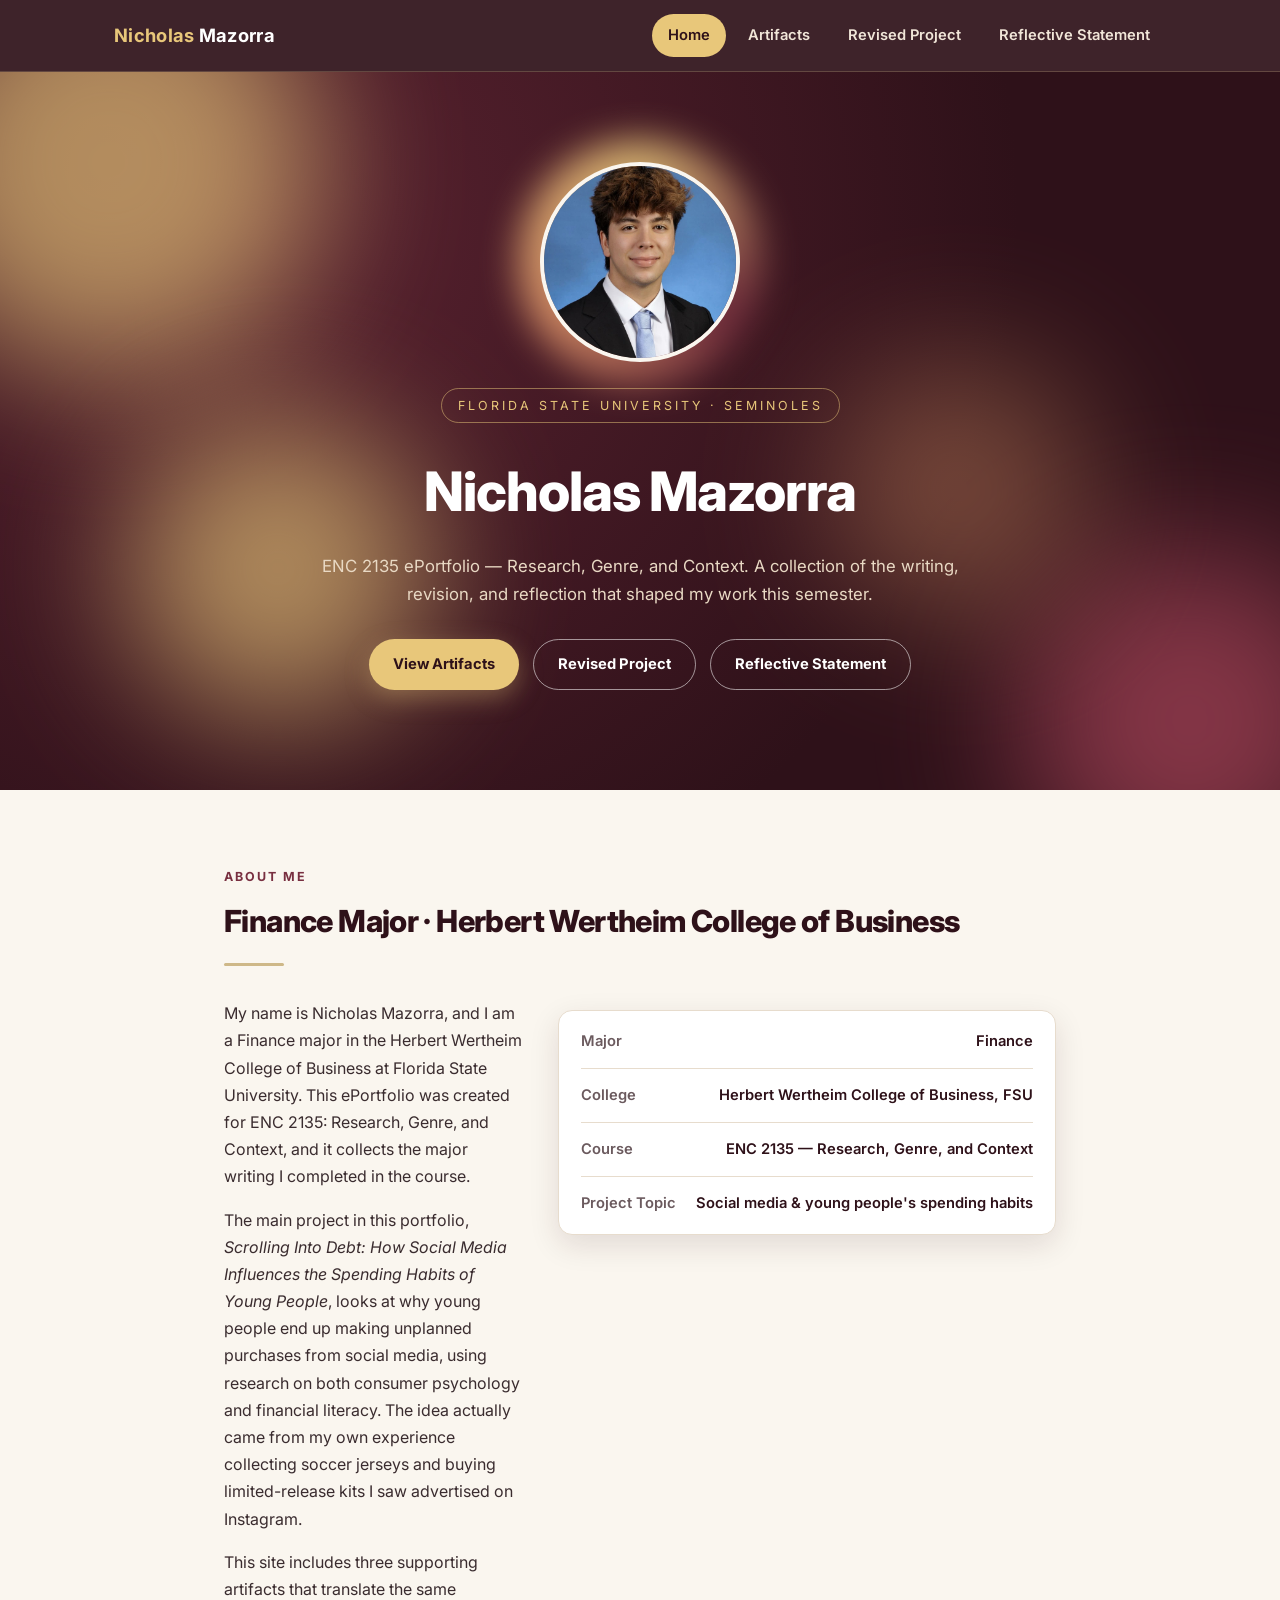
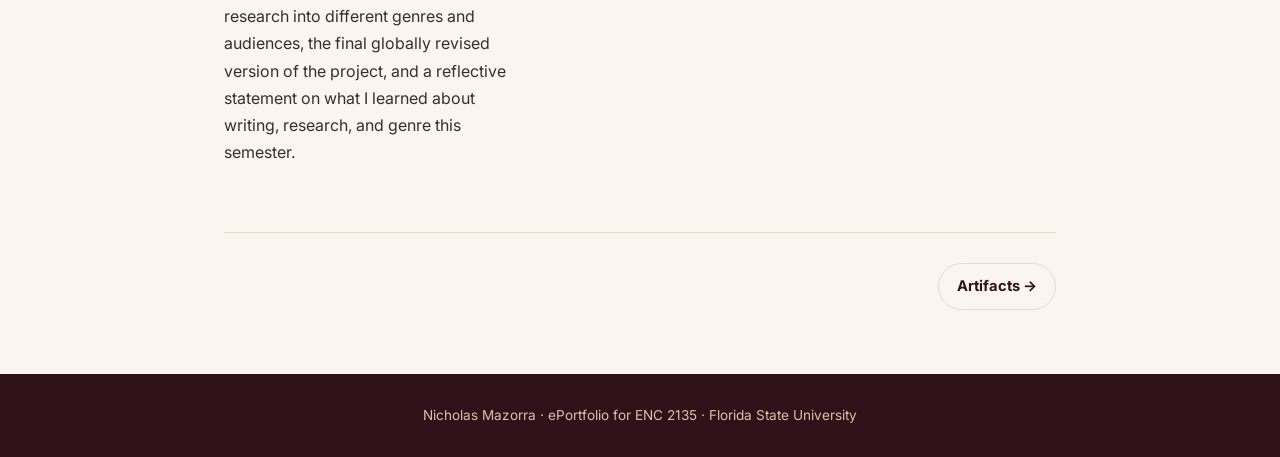
==== commit 88634317: "v" ====
--- a/index.html
+++ b/index.html
@@ -64,10 +64,11 @@
           financial literacy. The idea actually came from my own experience
           collecting soccer jerseys and buying limited-release kits I saw
           advertised on Instagram.</p>
-        <p>This site includes a supporting artifact from an earlier draft of
-          the project, the final globally revised version of the project, and
-          a reflective statement on what I learned about writing, research,
-          and genre this semester.</p>
+        <p>This site includes three supporting artifacts that translate the
+          same research into different genres and audiences, the final
+          globally revised version of the project, and a reflective statement
+          on what I learned about writing, research, and genre this
+          semester.</p>
       </div>
 
       <div class="fact-card">
